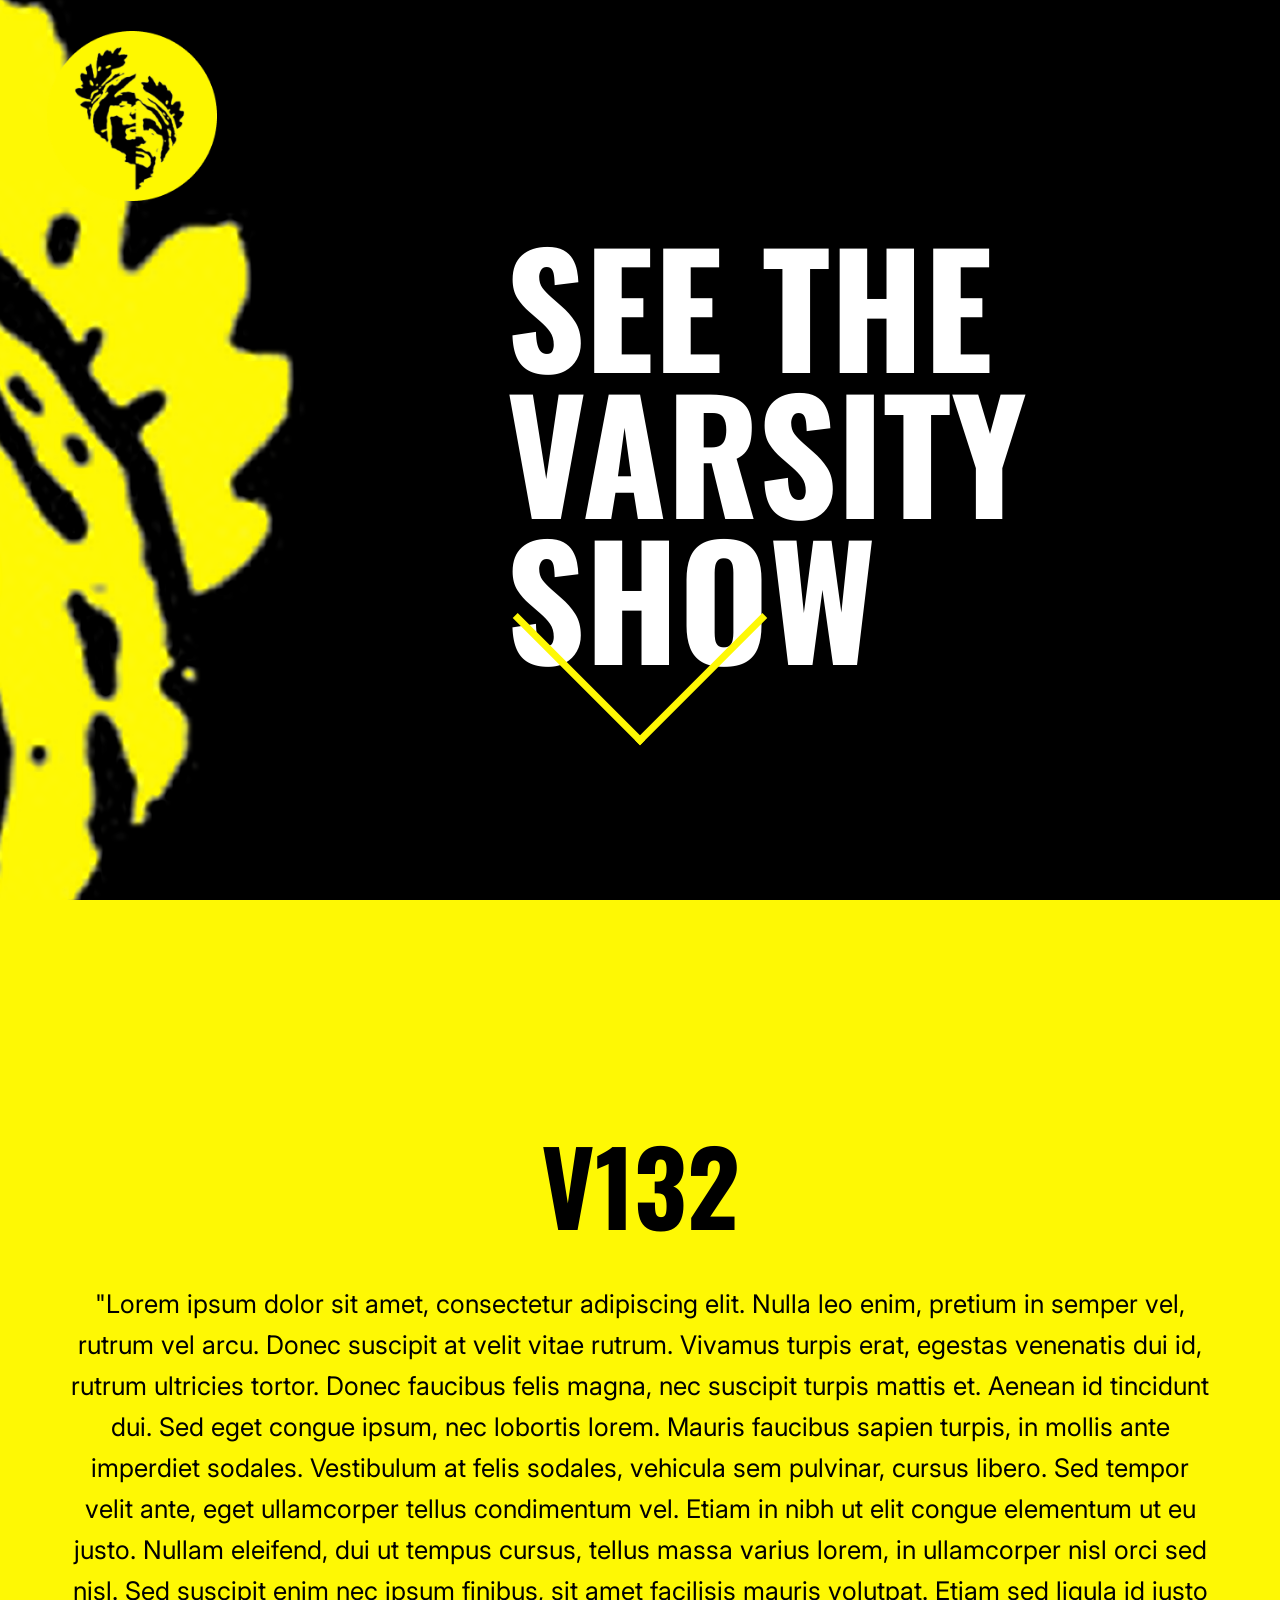
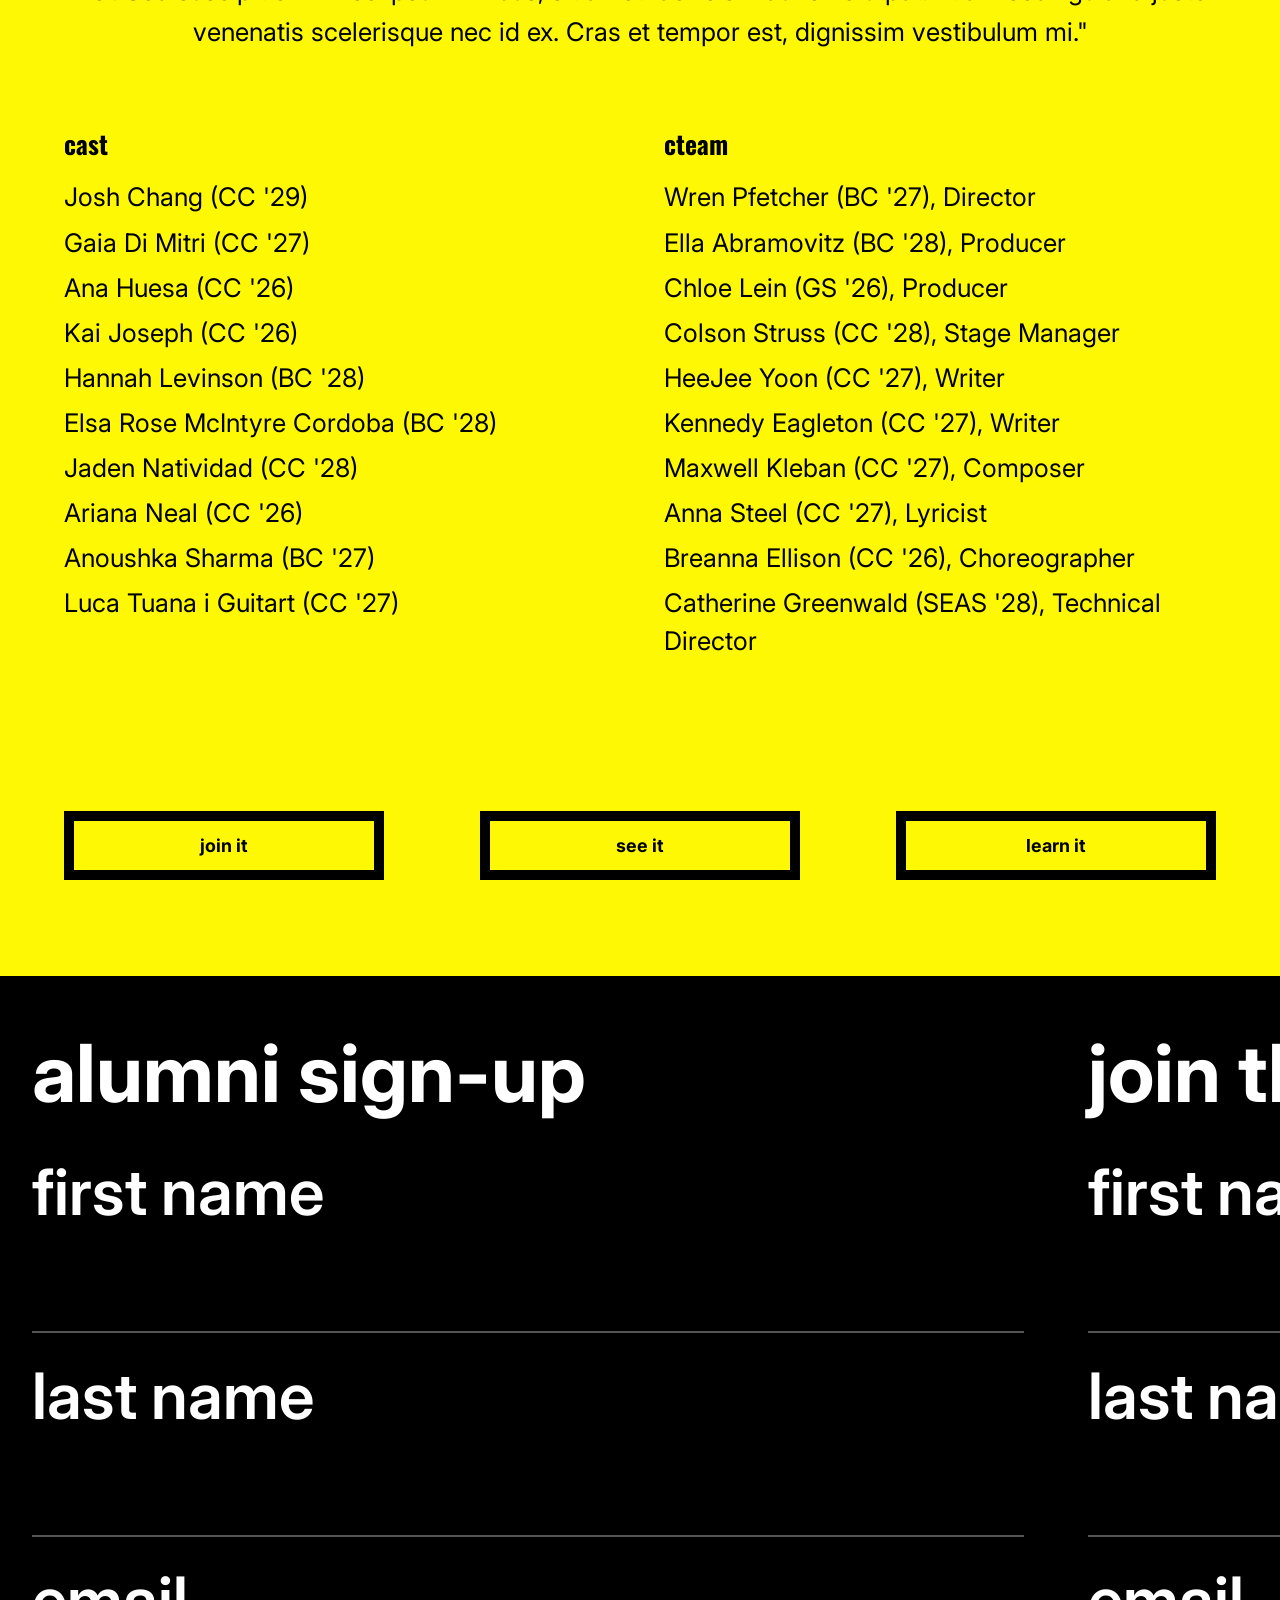
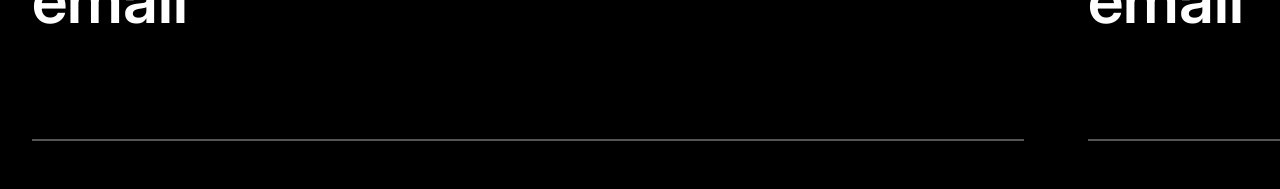
==== site/index.html @ 964cbbd2 "first commit" ====
<!DOCTYPE html>
<html lang="en">
<head>
  <meta charset="UTF-8">
  <meta name="viewport" content="width=device-width, initial-scale=1.0">
  <title>The Varsity Show</title>
  <link rel="stylesheet" href="css/styles.css">
  <link rel="preconnect" href="https://fonts.googleapis.com">
  <link rel="preconnect" href="https://fonts.gstatic.com" crossorigin>
  <link href="https://fonts.googleapis.com/css2?family=Oswald:wght@400;700&family=Inter:wght@400;600;700&display=swap" rel="stylesheet">
</head>
<body>

  <!-- ============================================================
       HEADER

       LOGO SWITCHING: #TODO if necessary, fix this
       Change the "data-logo" attribute on <header> to switch logos:
         data-logo="1"  → logo1.png
         data-logo="2"  → logo2.png
         data-logo="3"  → logo3.png
       ============================================================ -->
  <header class="site-header" id="siteHeader" data-logo="1">
    <div class="header-inner">

      <div class="header-logo">
        <a href="/" class="logo-link logo-link--1">
          <img src="assets/logo-1.png" alt="The Varsity Show" class="logo-img">
        </a>
        <a href="/" class="logo-link logo-link--2">
          <img src="assets/logo-2.png" alt="The Varsity Show" class="logo-img">
        </a>
        <a href="/" class="logo-link logo-link--3">
          <img src="assets/logo-3.png" alt="The Varsity Show" class="logo-img">
        </a>
      </div>

      <nav class="header-nav">
        <a href="#past" class="nav-link">past</a>
        <a href="#present" class="nav-link">present</a>
        <a href="#future" class="nav-link">future</a>
      </nav>

      <div class="header-social">
        <a href="#" class="social-link" aria-label="Facebook">
          <svg width="20" height="20" viewBox="0 0 24 24" fill="currentColor"><path d="M18 2h-3a5 5 0 00-5 5v3H7v4h3v8h4v-8h3l1-4h-4V7a1 1 0 011-1h3z"/></svg>
        </a>
        <a href="#" class="social-link" aria-label="Twitter">
          <svg width="20" height="20" viewBox="0 0 24 24" fill="currentColor"><path d="M23 3a10.9 10.9 0 01-3.14 1.53 4.48 4.48 0 00-7.86 3v1A10.66 10.66 0 013 4s-4 9 5 13a11.64 11.64 0 01-7 2c9 5 20 0 20-11.5a4.5 4.5 0 00-.08-.83A7.72 7.72 0 0023 3z"/></svg>
        </a>
        <a href="#" class="social-link" aria-label="Instagram">
          <svg width="20" height="20" viewBox="0 0 24 24" fill="none" stroke="currentColor" stroke-width="2" stroke-linecap="round" stroke-linejoin="round"><rect x="2" y="2" width="20" height="20" rx="5" ry="5"/><path d="M16 11.37A4 4 0 1112.63 8 4 4 0 0116 11.37z"/><line x1="17.5" y1="6.5" x2="17.51" y2="6.5"/></svg>
        </a>
      </div>

    </div>
  </header>


  <section class="screen screen--hero" id="hero">

    <div class="hero-heads" id="heroHeads">
      <img src="assets/yellow-alma-only.png" alt="" class="head-img">
      <img src="assets/yellow-alma-only.png" alt="" class="head-img">
      <img src="assets/yellow-alma-only.png" alt="" class="head-img">
      <img src="assets/yellow-alma-only.png" alt="" class="head-img">
    </div>

    <div class="hero-text-track" id="heroTextTrack">
      <h1 class="hero-title" id="heroTitle">SEE THE<br>VARSITY SHOW</h1>
    </div>

    <div class="hero-bubble" id="heroBubble">
      <img src="assets/bubble.png" alt="The Varsity Show emblem" class="bubble-img">
    </div>

    <a href="/#present" class="scroll-cue" id="scrollCue" aria-label="Scroll to current production section">
      <span class="scroll-cue-arrow"></span>
    </a>

  </section>

  <section class="screen screen--production" id="present">
    <div class="production-inner">

      <h2 class="production-title">V132</h2>

      <p class="production-description">
        "Lorem ipsum dolor sit amet, consectetur adipiscing elit. Nulla leo enim, pretium in semper vel, rutrum vel arcu. Donec suscipit at velit vitae rutrum. Vivamus turpis erat, egestas venenatis dui id, rutrum ultricies tortor. Donec faucibus felis magna, nec suscipit turpis mattis et. Aenean id tincidunt dui. Sed eget congue ipsum, nec lobortis lorem. Mauris faucibus sapien turpis, in mollis ante imperdiet sodales. Vestibulum at felis sodales, vehicula sem pulvinar, cursus libero. Sed tempor velit ante, eget ullamcorper tellus condimentum vel. Etiam in nibh ut elit congue elementum ut eu justo. Nullam eleifend, dui ut tempus cursus, tellus massa varius lorem, in ullamcorper nisl orci sed nisl. Sed suscipit enim nec ipsum finibus, sit amet facilisis mauris volutpat. Etiam sed ligula id justo venenatis scelerisque nec id ex. Cras et tempor est, dignissim vestibulum mi."
      </p>

      <div class="production-credits">
        <div class="credits-column">
          <h3 class="credits-title">cast</h3>
          <ul class="credits-list">
            <li>Josh Chang (CC '29)</li>
            <li>Gaia Di Mitri (CC '27)</li>
            <li>Ana Huesa (CC '26)</li>
            <li>Kai Joseph (CC '26)</li>
            <li>Hannah Levinson (BC '28)</li>
            <li>Elsa Rose McIntyre Cordoba (BC '28)</li>
            <li>Jaden Natividad (CC '28)</li>
            <li>Ariana Neal (CC '26)</li>
            <li>Anoushka Sharma (BC '27)</li>
            <li>Luca Tuana i Guitart (CC '27)</li>
          </ul>
        </div>

        <div class="credits-column">
          <h3 class="credits-title">cteam</h3>
          <ul class="credits-list">
            <li>Wren Pfetcher (BC '27), Director</li>
            <li>Ella Abramovitz (BC '28), Producer</li>
            <li>Chloe Lein (GS '26), Producer</li>
            <li>Colson Struss (CC '28), Stage Manager</li>
            <li>HeeJee Yoon (CC '27), Writer</li>
            <li>Kennedy Eagleton (CC '27), Writer</li>
            <li>Maxwell Kleban (CC '27), Composer</li>
            <li>Anna Steel (CC '27), Lyricist</li>
            <li>Breanna Ellison (CC '26), Choreographer</li>
            <li>Catherine Greenwald (SEAS '28), Technical Director</li>
          </ul>
        </div>
      </div>

      <div class="production-buttons">
        <a href="#join" class="btn btn--outline">join it</a>
        <a href="#see" class="btn btn--outline">see it</a>
        <a href="#learn" class="btn btn--outline">learn it</a>
      </div>

    </div>
  </section>

  <footer class="site-footer" id="footer">
    <div class="footer-inner">

      <div class="footer-forms">

        <div class="footer-form-group">
          <h3 class="footer-form-title">alumni sign-up</h3>
          <form class="footer-form" data-form="alumni">
            <label class="form-label">
              first name
              <input type="text" name="first_name" class="form-input" autocomplete="given-name">
            </label>
            <label class="form-label">
              last name
              <input type="text" name="last_name" class="form-input" autocomplete="family-name">
            </label>
            <label class="form-label">
              email
              <input type="email" name="email" class="form-input" autocomplete="email">
            </label>
          </form>
        </div>

        <div class="footer-form-group">
          <h3 class="footer-form-title">join the listserv</h3>
          <form class="footer-form" data-form="listserv">
            <label class="form-label">
              first name
              <input type="text" name="first_name" class="form-input" autocomplete="given-name">
            </label>
            <label class="form-label">
              last name
              <input type="text" name="last_name" class="form-input" autocomplete="family-name">
            </label>
            <label class="form-label">
              email
              <input type="email" name="email" class="form-input" autocomplete="email">
            </label>
          </form>
        </div>

      </div>

      <div class="footer-asset">
        <img src="assets/footer-asset.png" alt="" class="footer-asset-img">
      </div>

    </div>
  </footer>

  <script src="js/main.js"></script>
</body>
</html>
---- site/css/styles.css ----
/* ==========================================================================
   1. RESET & BASE
   ========================================================================== */

*, *::before, *::after {
  margin: 0;
  padding: 0;
  box-sizing: border-box;
}

html {
  scroll-behavior: smooth;
}

body {
  background: #000;
  color: #fff;
  font-family: 'Inter', sans-serif;
  overflow-x: hidden;
}

img {
  display: block;
}

a {
  color: inherit;
  text-decoration: none;
}


/* ==========================================================================
   2. TYPOGRAPHY #TODO: make this cleaner and more consistent
   ========================================================================== */

.hero-title {
  font-family: 'Oswald', sans-serif;
  font-weight: 700;
  font-size: clamp(4rem, 12vw, 35rem);
  line-height: 0.95;
  text-transform: uppercase;
  color: #fff;
}

.production-title {
  margin-top: 7rem;
  font-family: 'Oswald', sans-serif;
  font-weight: 700;
  font-size: clamp(3rem, 8vw, 40rem);
  text-align: center;
  color: #000;
}

.production-description {
  font-size: clamp(1.25rem, 2vw, 3.8rem);
  line-height: 1.6;
  text-align: center;
  color: #000;
  width: 100%;
  max-width: 4400px;
  margin: 0 auto;
}


/* ==========================================================================
   3. HEADER #TODO: make this cleaner and more consistent, all this spacing is sooo ugly and messy
   ========================================================================== */

.site-header {
  position: fixed;
  top: 0;
  left: 0;
  right: 0;
  z-index: 100;
  background: #000;
  border-bottom: 1px solid #222;
  transform: translateY(-100%);
  opacity: 0;
  transition: transform 0.4s ease, opacity 0.4s ease;
}

.site-header.is-visible {
  transform: translateY(0);
  opacity: 1;
}

.header-inner {
  display: flex;
  align-items: center;
  justify-content: space-between;
  padding: 0.5rem 3rem;
}

.header-nav {
  display: flex;
  gap: 20rem;
  margin-left: 180rem;
}

.nav-link {
  font-family: 'Inter', sans-serif;
  font-weight: 600;
  font-size: 4rem;
  letter-spacing: 0.02em;
  transition: color 0.2s;
}

.nav-link:hover {
  color: #FEF804;
}

.header-social {
  display: flex;
  gap: 4rem;
  align-items: center;
}

.social-link svg {
  width: 100px;
  height: 100px;
}

.social-link {
  color: #fff;
  transition: color 0.2s;
}

.social-link:hover {
  color: #FEF804;
}


/* ==========================================================================
   4. HEADER — LOGO SWITCHING
   To change the logo, set data-logo="1", "2", or "3" on <header>.
   ========================================================================== */

.logo-link {
  display: none;
}

.logo-img {
  height: auto;
  width: auto;
}

/* Logo 1 — left-aligned */
[data-logo="1"] .logo-link--1 { display: block; transform: scale(0.85); transform-origin: left center;}
[data-logo="1"] .header-inner { justify-content: space-between; }


/* #TODO if necessary, fix this */
/* Logo 2 — centered */
/* [data-logo="2"] .logo-link--2 {
  display: block;
  transform: scale(0.85);
  transform-origin: center;
}
[data-logo="2"] .logo-link--2 .logo-img {
  height: 200px;
  width: auto;
}
[data-logo="2"] .header-inner {
  flex-wrap: nowrap;
  gap: 1rem;
  transform: translateY(0.35rem);
}
[data-logo="2"] .header-logo {
  position: absolute;
  left: 50%;
  transform: translateX(-50%);
}
[data-logo="2"] .header-nav {
  margin-left: auto;
  margin-right: 2.5rem;
} */

/* Logo 3 — centered */
/* [data-logo="3"] .logo-link--3 {
  display: block;
  transform: scale(0.85);
  transform-origin: center;
}
[data-logo="3"] .logo-link--3 .logo-img {
  height: 200px;
  width: auto;
}
[data-logo="3"] .header-inner {
  justify-content: center;
  flex-wrap: nowrap;
  gap: 1rem;
  transform: translateY(0.35rem);
}
[data-logo="3"] .header-logo {
  position: absolute;
  left: 50%;
  transform: translateX(-50%);
}
[data-logo="3"] .header-nav {
  margin-left: auto;
  margin-right: 2.5rem;
} */


/* ==========================================================================
   5. SCREEN
   ========================================================================== */

.screen {
  min-height: 100vh;
  width: 100%;
  position: relative;
}


/* ==========================================================================
   6. SCREEN 1 — HERO
   ========================================================================== */

.screen--hero {
  background: #000;
  display: flex;
  align-items: center;
  justify-content: center;
  overflow: hidden;
  isolation: isolate;
  contain: layout paint;
}

.hero-heads {
  position: absolute;
  inset: 0;
  z-index: 1;
  display: flex;
  align-items: center;
  justify-content: center;
}

.head-img {
  margin-left: -15vw;
  flex-shrink: 0;
}

.head-img:first-child {
  margin-left: 0;
}

.hero-text-track {
  position: absolute;
  top: 0;
  right: 0;
  width: 61.5%;
  bottom: 0;
  z-index: 2;
  background: #000;
  display: flex;
  align-items: center;
  padding-left: 1vw;
  transform: translateY(-100%);
  transition: transform 1s cubic-bezier(0.22, 1, 0.36, 1);
}

.hero-bubble {
  position: absolute;
  z-index: 10;
  top: 1rem;
  left: 2rem;
  opacity: 0;
  transform: translateY(-80px) scale(0.6);
}

.bubble-img {
  transform: scale(0.85);
  transform-origin: center center;
}

.scroll-cue {
  position: absolute;
  left: 50%;
  bottom: 12rem;
  transform: translateX(-50%) translateY(10px);
  opacity: 0;
  z-index: 12;
  pointer-events: auto;
  cursor: pointer;
  transition: opacity 0.35s ease, transform 0.35s ease;
}

.scroll-cue.is-visible {
  opacity: 1;
  transform: translateX(-50%) translateY(0);
}

.scroll-cue-arrow {
  display: block;
  width: 180px;
  height: 180px;
  border-right: 7px solid #FEF804;
  border-bottom: 7px solid #FEF804;
  transform: rotate(45deg);
}


/* ==========================================================================
   7. SCREEN 1 — HERO ANIMATIONS
   ========================================================================== */

.hero-text-track.is-visible {
  transform: translateY(0);
}

.hero-bubble.is-visible {
  opacity: 1;
  transform: translateY(0) scale(1);
  transition: opacity 0.4s ease,
              transform 0.8s cubic-bezier(0.34, 1.56, 0.64, 1);
}


/* ==========================================================================
   8. SCREEN 2 — CURRENT PRODUCTION 
   ========================================================================== */

.screen--production {
  background: #FEF804;
  display: flex;
  align-items: flex-start;
  justify-content: center;
  width: 100%;
  padding: 6rem 4rem;
}

.production-inner {
  max-width: none;
  width: 100%;
  margin: 0 auto;
  display: flex;
  flex-direction: column;
  gap: 1.5rem;
}

/* #TODO: fix for mobile */
.production-buttons {
  display: flex;
  justify-content: space-evenly;
  gap: 6rem;
  margin: 8rem auto 0;
  width: 100%;
  max-width: 4400px;
}

.btn {
  display: inline-block;
  padding: 0.9rem 1.8rem;
  font-family: 'Inter', sans-serif;
  font-weight: 700;
  font-size: clamp(1.1rem, 1.4vw, 6rem);
  text-align: center;
  cursor: pointer;
  transition: background 0.2s, color 0.2s;
}

.btn--outline {
  border: 10px solid #000;
  background: transparent;
  color: #000;
  flex: 1;
  min-width: 0;
}

.btn--outline:hover {
  background: #000;
  color: #FEF804;
}

.production-credits {
  width: 100%;
  max-width: 4400px;
  margin: 3rem auto 0;
  display: grid;
  grid-template-columns: 1fr 1fr;
  gap: 3rem;
  text-align: left;
}

.credits-column {
  color: #000;
}

.credits-title {
  font-family: 'Oswald', sans-serif;
  font-size: clamp(1.6rem, 2vw, 6rem);
  text-transform: lowercase;
  margin-bottom: 1rem;
}

.credits-list {
  list-style: none;
  display: flex;
  flex-direction: column;
  gap: 0.5rem;
  font-size: clamp(1.25rem, 2vw, 3.8rem);
  line-height: 1.45;
}


/* ==========================================================================
   9. FOOTER
   ========================================================================== */

.site-footer {
  background: #000;
  color: #fff;
  position: relative;
  overflow: hidden;
}

.footer-inner {
  max-width: 5500px;
  margin: 0 auto;
  display: flex;
  justify-content: space-between;
  align-items: stretch;
}

.footer-forms {
  display: flex;
  gap: 4rem;
  padding: 3rem 2rem;
  text-align: left;
}

.footer-form-title {
  font-family: 'Inter', sans-serif;
  font-weight: 700;
  font-size: 5rem;
  margin-bottom: 2rem;
}

.footer-form {
  display: flex;
  flex-direction: column;
  gap: 1.5rem;
}

.form-label {
  display: flex;
  flex-direction: column;
  font-size: 4rem;
  font-weight: 600;
  gap: 0.5rem;
}

.form-input {
  background: transparent;
  border: none;
  border-bottom: 2px solid #555;
  color: #fff;
  font-family: 'Inter', sans-serif;
  font-size: 4rem;
  padding: 0.5rem 0;
  outline: none;
  min-width: 400px;
  transition: border-color 0.2s;
}

.form-input:focus {
  border-bottom-color: #FEF804;
}

.footer-asset {
  flex-shrink: 0;
  display: flex;
  align-items: stretch;
}

.footer-asset-img {
  opacity: 0.5;
  height: 100%;
  width: auto;
  object-fit: cover;
}


/* ==========================================================================
   10. UTILITY / RESPONSIVE #TODO: make this cleaner and more consistent... unsure how mobile is.....
   ========================================================================== */

@media (max-width: 768px) {

  .production-buttons {
    flex-direction: column;
    /* width: 100%; */
    max-width: 4400px;
    /* gap: 2rem;   */
    margin: 2rem auto 0;
  }

  .btn--outline {
    border: 2px solid #000;
  }

  .footer-inner {
    flex-direction: column;
    align-items: flex-start;
  }

  .footer-forms {
    flex-direction: column;
    gap: 2rem;
  }

  .footer-asset {
    align-self: flex-end;
  }

  .header-inner {
    padding: 0.5rem 1rem;
  }

  [data-logo="2"] .header-inner,
  [data-logo="3"] .header-inner {
    transform: translateY(0.2rem);
  }

  .header-nav {
    gap: 1rem;
  }
}
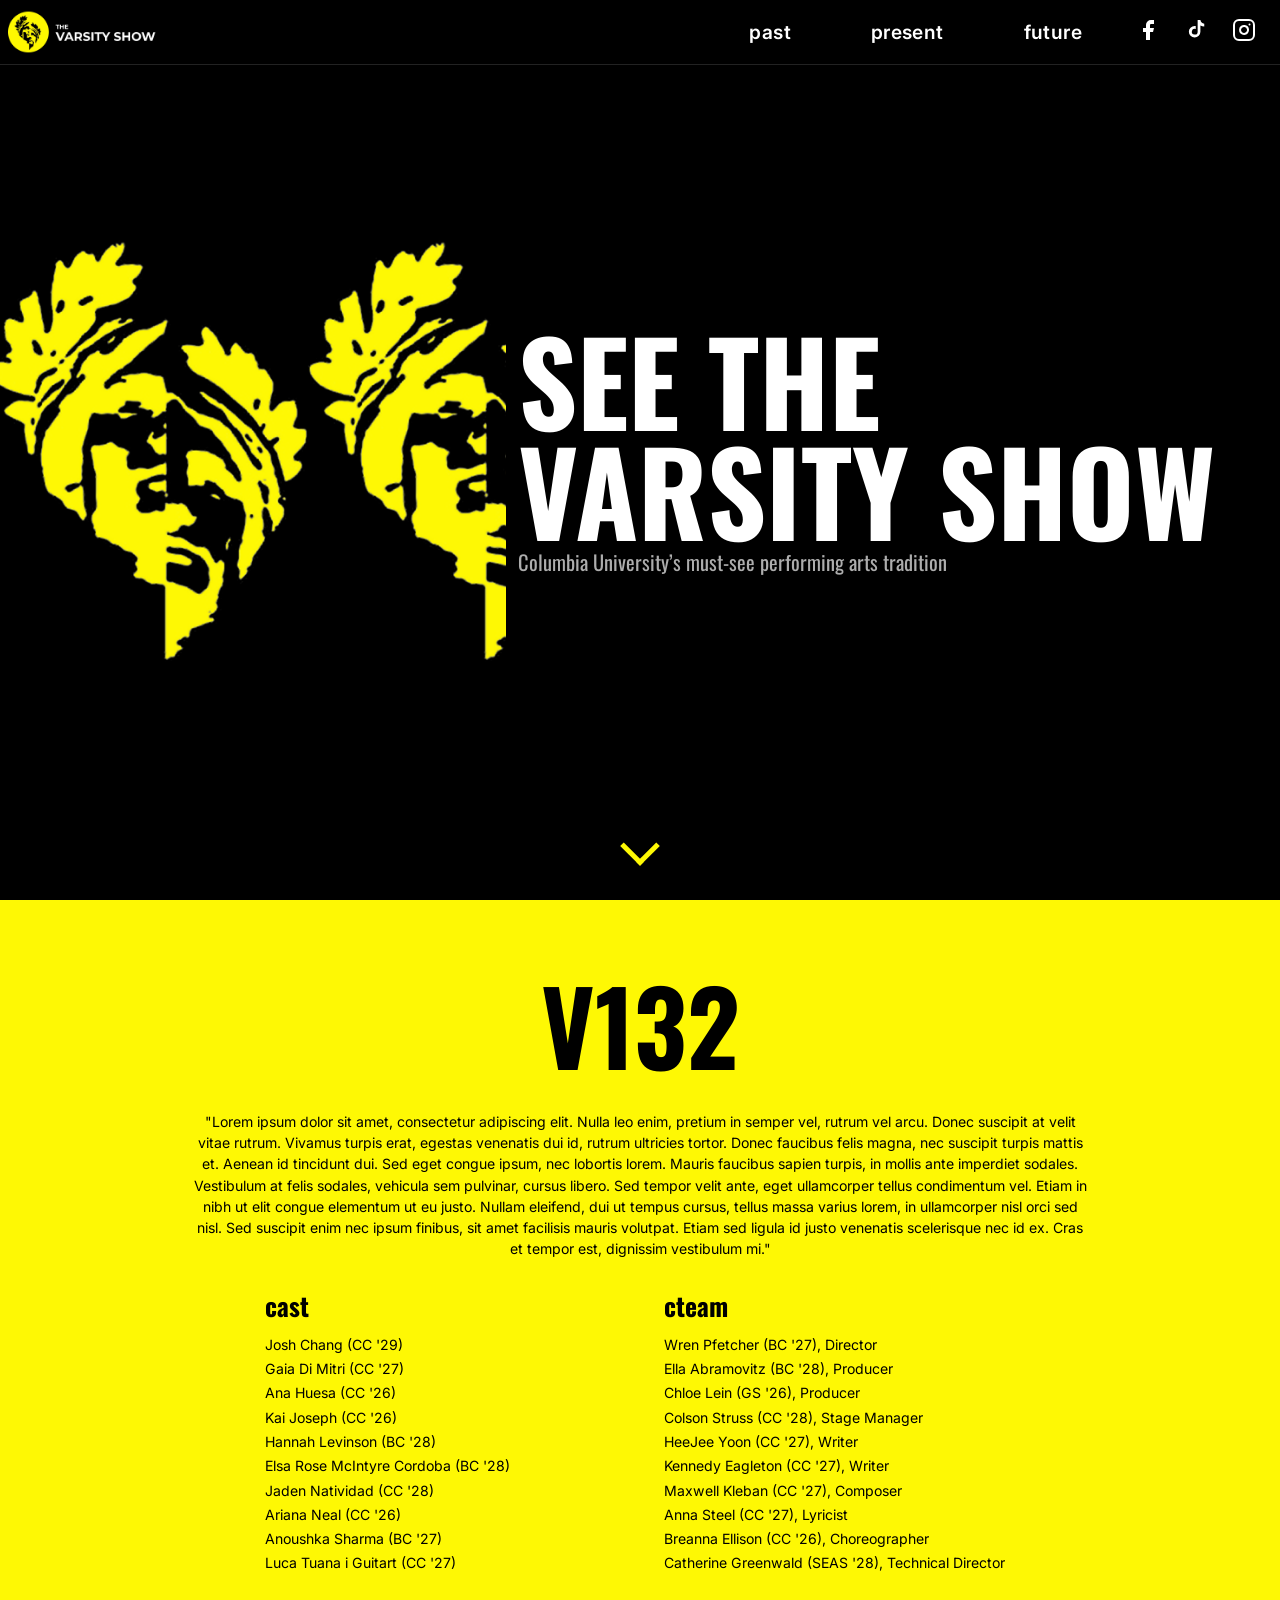
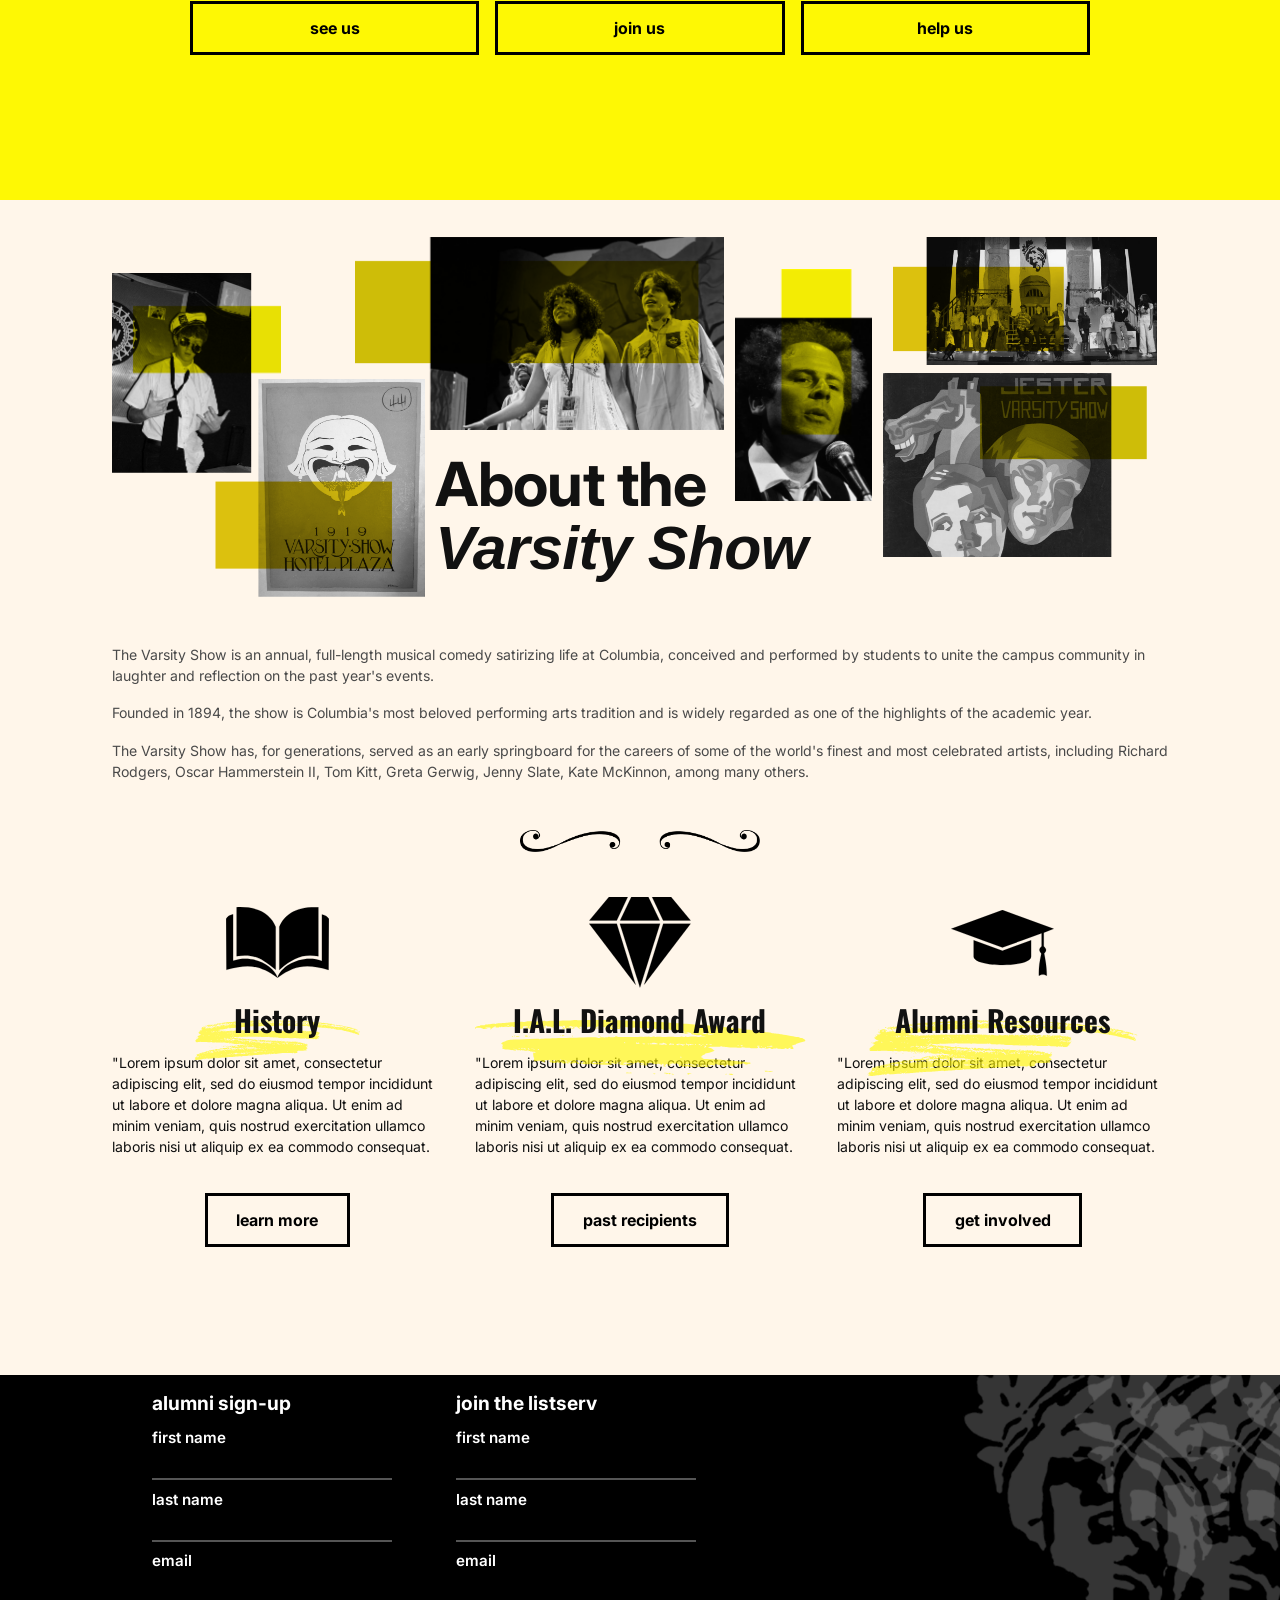
==== commit 217eabb7: "updated landing page" ====
--- a/site/index.html
+++ b/site/index.html
@@ -24,13 +24,13 @@
     <div class="header-inner">
 
       <div class="header-logo">
-        <a href="/" class="logo-link logo-link--1">
+        <a href="./" class="logo-link logo-link--1">
           <img src="assets/logo-1.png" alt="The Varsity Show" class="logo-img">
         </a>
-        <a href="/" class="logo-link logo-link--2">
+        <a href="./" class="logo-link logo-link--2">
           <img src="assets/logo-2.png" alt="The Varsity Show" class="logo-img">
         </a>
-        <a href="/" class="logo-link logo-link--3">
+        <a href="./" class="logo-link logo-link--3">
           <img src="assets/logo-3.png" alt="The Varsity Show" class="logo-img">
         </a>
       </div>
@@ -42,13 +42,13 @@
       </nav>
 
       <div class="header-social">
-        <a href="#" class="social-link" aria-label="Facebook">
+        <a href="https://www.facebook.com/VarsityShow/" class="social-link" aria-label="Facebook" target="_blank" rel="noopener noreferrer">
           <svg width="20" height="20" viewBox="0 0 24 24" fill="currentColor"><path d="M18 2h-3a5 5 0 00-5 5v3H7v4h3v8h4v-8h3l1-4h-4V7a1 1 0 011-1h3z"/></svg>
         </a>
-        <a href="#" class="social-link" aria-label="Twitter">
-          <svg width="20" height="20" viewBox="0 0 24 24" fill="currentColor"><path d="M23 3a10.9 10.9 0 01-3.14 1.53 4.48 4.48 0 00-7.86 3v1A10.66 10.66 0 013 4s-4 9 5 13a11.64 11.64 0 01-7 2c9 5 20 0 20-11.5a4.5 4.5 0 00-.08-.83A7.72 7.72 0 0023 3z"/></svg>
-        </a>
-        <a href="#" class="social-link" aria-label="Instagram">
+        <a href="https://www.tiktok.com/@thevarsityshow" class="social-link" aria-label="TikTok" target="_blank" rel="noopener noreferrer">
+          <svg width="20" height="20" viewBox="0 0 24 24" fill="currentColor"><path d="M13.75 2h2.65a4.7 4.7 0 003.85 3.82v2.68a7.5 7.5 0 01-3.85-1.08v6.35a5.77 5.77 0 11-5.77-5.77c.37 0 .74.04 1.1.11v2.86a2.9 2.9 0 10 1.92 2.73V2z"/></svg>
+        </a>
+        <a href="https://www.instagram.com/thevarsityshow" class="social-link" aria-label="Instagram" target="_blank" rel="noopener noreferrer">
           <svg width="20" height="20" viewBox="0 0 24 24" fill="none" stroke="currentColor" stroke-width="2" stroke-linecap="round" stroke-linejoin="round"><rect x="2" y="2" width="20" height="20" rx="5" ry="5"/><path d="M16 11.37A4 4 0 1112.63 8 4 4 0 0116 11.37z"/><line x1="17.5" y1="6.5" x2="17.51" y2="6.5"/></svg>
         </a>
       </div>
@@ -58,8 +58,8 @@
 
 
   <section class="screen screen--hero" id="hero">
-
-    <div class="hero-heads" id="heroHeads">
+    <!-- TODO: replace asset with better (vectorized?) image -->
+    <div class="hero-heads" id="heroHeads"> 
       <img src="assets/yellow-alma-only.png" alt="" class="head-img">
       <img src="assets/yellow-alma-only.png" alt="" class="head-img">
       <img src="assets/yellow-alma-only.png" alt="" class="head-img">
@@ -68,13 +68,14 @@
 
     <div class="hero-text-track" id="heroTextTrack">
       <h1 class="hero-title" id="heroTitle">SEE THE<br>VARSITY SHOW</h1>
+      <h2 class="hero-subtitle" id="heroSubtitle">Columbia University’s must-see performing arts tradition</h2>
     </div>
 
     <div class="hero-bubble" id="heroBubble">
       <img src="assets/bubble.png" alt="The Varsity Show emblem" class="bubble-img">
     </div>
 
-    <a href="/#present" class="scroll-cue" id="scrollCue" aria-label="Scroll to current production section">
+    <a href="#present" class="scroll-cue" id="scrollCue" aria-label="Scroll to current production section">
       <span class="scroll-cue-arrow"></span>
     </a>
 
@@ -124,11 +125,66 @@
       </div>
 
       <div class="production-buttons">
-        <a href="#join" class="btn btn--outline">join it</a>
-        <a href="#see" class="btn btn--outline">see it</a>
-        <a href="#learn" class="btn btn--outline">learn it</a>
-      </div>
-
+        <a href="#join" class="btn btn--outline">see us</a>
+        <a href="#see" class="btn btn--outline">join us</a>
+        <a href="https://securepay.cuit.columbia.edu/payment/pub/v132/" class="btn btn--outline">help us</a>
+      </div>
+
+    </div>
+  </section>
+
+  <section class="screen screen--legacy" id="future">
+    <div class="legacy-panel legacy-panel--about">
+
+      <div class="legacy-about-inner">
+        <div class="about-collage" aria-hidden="true">
+          <img src="assets/zach.png" alt="" class="collage-photo collage-photo--1">
+          <img src="assets/2-people.png" alt="" class="collage-photo collage-photo--2">
+          <img src="assets/art-garfunk.png" alt="" class="collage-photo collage-photo--3">
+          <img src="assets/group-photo.png" alt="" class="collage-photo collage-photo--4">
+          <img src="assets/poster%201.png" alt="" class="collage-photo collage-photo--5">
+          <img src="assets/poster%202.png" alt="" class="collage-photo collage-photo--6">
+        </div>
+
+        <h2 class="legacy-about-title">About the<br><em>Varsity Show</em></h2>
+
+        <div class="legacy-about-copy">
+          <p>The Varsity Show is an annual, full-length musical comedy satirizing life at Columbia, conceived and performed by students to unite the campus community in laughter and reflection on the past year's events.</p>
+          <p>Founded in 1894, the show is Columbia's most beloved performing arts tradition and is widely regarded as one of the highlights of the academic year.</p>
+          <p>The Varsity Show has, for generations, served as an early springboard for the careers of some of the world's finest and most celebrated artists, including Richard Rodgers, Oscar Hammerstein II, Tom Kitt, Greta Gerwig, Jenny Slate, Kate McKinnon, among many others.</p>
+        </div>
+      </div>
+    </div>
+
+    <div class="legacy-panel legacy-panel--pillars">
+      <!-- #TODO: find a better design for the gate divider based off columbia gate -->
+      <!-- <img src="assets/gate-motif.png" alt="" class="gate-divider"> -->
+      <img src="assets/divider.png" alt="" class="divider">
+      <div class="pillars-grid">
+        <article class="pillar-card">
+          <img src="assets/book.svg" alt="" class="pillar-icon">
+          <img src="assets/scribble-1.svg" alt="" class="pillar-scribble pillar-scribble--1">
+          <h3 class="pillar-title">History</h3>
+          <p class="pillar-text">"Lorem ipsum dolor sit amet, consectetur adipiscing elit, sed do eiusmod tempor incididunt ut labore et dolore magna aliqua. Ut enim ad minim veniam, quis nostrud exercitation ullamco laboris nisi ut aliquip ex ea commodo consequat.</p>
+          <a href="#" class="btn btn--outline">learn more</a>
+        </article>
+
+        <article class="pillar-card">
+          <img src="assets/diamond.svg" alt="" class="pillar-icon">
+          <img src="assets/scribble-2.svg" alt="" class="pillar-scribble pillar-scribble--2">
+          <h3 class="pillar-title">I.A.L. Diamond Award</h3>
+          <p class="pillar-text">"Lorem ipsum dolor sit amet, consectetur adipiscing elit, sed do eiusmod tempor incididunt ut labore et dolore magna aliqua. Ut enim ad minim veniam, quis nostrud exercitation ullamco laboris nisi ut aliquip ex ea commodo consequat.</p>
+          <a href="#" class="btn btn--outline">past recipients</a>
+        </article>
+
+        <article class="pillar-card">
+          <img src="assets/cap.svg" alt="" class="pillar-icon">
+          <img src="assets/scribble-3.svg" alt="" class="pillar-scribble pillar-scribble--3">
+          <h3 class="pillar-title">Alumni Resources</h3>
+          <p class="pillar-text">"Lorem ipsum dolor sit amet, consectetur adipiscing elit, sed do eiusmod tempor incididunt ut labore et dolore magna aliqua. Ut enim ad minim veniam, quis nostrud exercitation ullamco laboris nisi ut aliquip ex ea commodo consequat.</p>
+          <a href="#" class="btn btn--outline">get involved</a>
+        </article>
+      </div>
     </div>
   </section>
 
--- a/site/css/styles.css
+++ b/site/css/styles.css
@@ -10,6 +10,9 @@
 
 html {
   scroll-behavior: smooth;
+  --site-pad-x: 7rem;
+  --text-body: clamp(0.85rem, 1.1vw, 1.05rem);
+  --text-body-lh: 1.5;
 }
 
 body {
@@ -36,28 +39,39 @@
 .hero-title {
   font-family: 'Oswald', sans-serif;
   font-weight: 700;
-  font-size: clamp(4rem, 12vw, 35rem);
+  font-size: clamp(3rem, 9vw, 20rem);
   line-height: 0.95;
   text-transform: uppercase;
   color: #fff;
 }
 
+.hero-subtitle {
+  font-family: 'Oswald', sans-serif;
+  font-weight: 400;
+  font-size: clamp(0.9rem, 1.6vw, 1.5rem);
+  line-height: 1.2;
+  text-transform: none;
+  white-space: nowrap;
+  color: #adadad;
+}
+
 .production-title {
-  margin-top: 7rem;
+  margin-top: -3rem;
   font-family: 'Oswald', sans-serif;
   font-weight: 700;
-  font-size: clamp(3rem, 8vw, 40rem);
+  font-size: clamp(3rem, 8vw, 7rem);
   text-align: center;
   color: #000;
 }
 
 .production-description {
-  font-size: clamp(1.25rem, 2vw, 3.8rem);
-  line-height: 1.6;
+  font-size: var(--text-body);
+  line-height: var(--text-body-lh);
+  font-weight: 400;
   text-align: center;
   color: #000;
   width: 100%;
-  max-width: 4400px;
+  max-width: 900px;
   margin: 0 auto;
 }
 
@@ -88,19 +102,19 @@
   display: flex;
   align-items: center;
   justify-content: space-between;
-  padding: 0.5rem 3rem;
+  padding: 0.5rem;
 }
 
 .header-nav {
   display: flex;
-  gap: 20rem;
-  margin-left: 180rem;
+  gap: 5rem;
+  margin-left: 30rem;
 }
 
 .nav-link {
   font-family: 'Inter', sans-serif;
   font-weight: 600;
-  font-size: 4rem;
+  font-size: 1.2rem;
   letter-spacing: 0.02em;
   transition: color 0.2s;
 }
@@ -111,13 +125,14 @@
 
 .header-social {
   display: flex;
-  gap: 4rem;
+  gap: 1.5rem;
   align-items: center;
+  margin-right: 1rem;
 }
 
 .social-link svg {
-  width: 100px;
-  height: 100px;
+  width: 24px;
+  height: 24px;
 }
 
 .social-link {
@@ -142,6 +157,7 @@
 .logo-img {
   height: auto;
   width: auto;
+  max-height: 48px;
 }
 
 /* Logo 1 — left-aligned */
@@ -237,7 +253,8 @@
 }
 
 .head-img {
-  margin-left: -15vw;
+  width: min(38vw, 500px);
+  margin-left: -13vw;
   flex-shrink: 0;
 }
 
@@ -249,12 +266,15 @@
   position: absolute;
   top: 0;
   right: 0;
-  width: 61.5%;
+  width: 60.5%;
   bottom: 0;
   z-index: 2;
   background: #000;
   display: flex;
-  align-items: center;
+  flex-direction: column;
+  align-items: flex-start;
+  justify-content: center;
+  gap: 0.4rem;
   padding-left: 1vw;
   transform: translateY(-100%);
   transition: transform 1s cubic-bezier(0.22, 1, 0.36, 1);
@@ -263,21 +283,21 @@
 .hero-bubble {
   position: absolute;
   z-index: 10;
-  top: 1rem;
-  left: 2rem;
+  top: 0.8rem;
+  left: 1rem;
   opacity: 0;
   transform: translateY(-80px) scale(0.6);
 }
 
 .bubble-img {
-  transform: scale(0.85);
-  transform-origin: center center;
+  width: min(5vw, 50px);
+  height: auto;
 }
 
 .scroll-cue {
   position: absolute;
   left: 50%;
-  bottom: 12rem;
+  bottom: 2.5rem;
   transform: translateX(-50%) translateY(10px);
   opacity: 0;
   z-index: 12;
@@ -293,10 +313,10 @@
 
 .scroll-cue-arrow {
   display: block;
-  width: 180px;
-  height: 180px;
-  border-right: 7px solid #FEF804;
-  border-bottom: 7px solid #FEF804;
+  width: 28px;
+  height: 28px;
+  border-right: 5px solid #FEF804;
+  border-bottom: 5px solid #FEF804;
   transform: rotate(45deg);
 }
 
@@ -327,7 +347,7 @@
   align-items: flex-start;
   justify-content: center;
   width: 100%;
-  padding: 6rem 4rem;
+  padding: 6rem var(--site-pad-x);
 }
 
 .production-inner {
@@ -336,17 +356,17 @@
   margin: 0 auto;
   display: flex;
   flex-direction: column;
-  gap: 1.5rem;
+  gap: 0.7rem;
 }
 
 /* #TODO: fix for mobile */
 .production-buttons {
   display: flex;
   justify-content: space-evenly;
-  gap: 6rem;
-  margin: 8rem auto 0;
-  width: 100%;
-  max-width: 4400px;
+  gap: 1rem;
+  margin: 1rem auto 0;
+  width: 100%;
+  max-width: 900px;
 }
 
 .btn {
@@ -354,14 +374,14 @@
   padding: 0.9rem 1.8rem;
   font-family: 'Inter', sans-serif;
   font-weight: 700;
-  font-size: clamp(1.1rem, 1.4vw, 6rem);
+  font-size: clamp(1rem, 1.2vw, 1.4rem);
   text-align: center;
   cursor: pointer;
   transition: background 0.2s, color 0.2s;
 }
 
 .btn--outline {
-  border: 10px solid #000;
+  border: 3px solid #000;
   background: transparent;
   color: #000;
   flex: 1;
@@ -375,8 +395,8 @@
 
 .production-credits {
   width: 100%;
-  max-width: 4400px;
-  margin: 3rem auto 0;
+  max-width: 750px;
+  margin: 1rem auto 0;
   display: grid;
   grid-template-columns: 1fr 1fr;
   gap: 3rem;
@@ -388,24 +408,231 @@
 }
 
 .credits-title {
-  font-family: 'Oswald', sans-serif;
-  font-size: clamp(1.6rem, 2vw, 6rem);
+  font-family: 'Oswald', sans-serif; 
+  font-size: clamp(1.4rem, 2vw, 2rem);
   text-transform: lowercase;
-  margin-bottom: 1rem;
+  margin-bottom: 0.6rem;
 }
 
 .credits-list {
   list-style: none;
   display: flex;
   flex-direction: column;
-  gap: 0.5rem;
-  font-size: clamp(1.25rem, 2vw, 3.8rem);
-  line-height: 1.45;
-}
-
-
-/* ==========================================================================
-   9. FOOTER
+  gap: 0.2rem;
+  font-size: var(--text-body);
+  line-height: var(--text-body-lh);
+  font-weight: 400;
+}
+
+
+/* ==========================================================================
+   9. SCREEN 3 — LEGACY / ABOUT + PILLARS
+   ========================================================================== */
+
+.screen--legacy {
+  min-height: auto;
+  background: #FFF6EA;
+  color: #111;
+}
+
+.legacy-panel {
+  width: 100%;
+}
+
+.legacy-about-inner {
+  width: min(1280px, 100%);
+  margin: 0 auto;
+  padding: 2.3rem var(--site-pad-x) 2rem;
+}
+
+.about-collage {
+  position: relative;
+  width: 100%;
+  height: clamp(220px, 33vw, 400px);
+  margin: 0 auto 0.5rem;
+  overflow: hidden;
+}
+
+.collage-photo {
+  position: absolute;
+  object-fit: cover;
+}
+
+.collage-photo--1 {
+  left: 0%;
+  top: 9%;
+  width: 16%;
+}
+
+.collage-photo--2 {
+  left: 23%;
+  top: 0;
+  width: 35%;
+}
+
+.collage-photo--3 {
+  left: 59%;
+  top: 8%;
+  width: 13%;
+}
+
+.collage-photo--4 {
+  right: 1%;
+  top: 0%;
+  width: 25%;
+}
+
+.collage-photo--5 {
+  left: 8.1%;
+  bottom: 10%;
+  width: 21.5%;
+}
+
+.collage-photo--6 {
+  right: 2%;
+  bottom: 20%;
+  width: 25%;
+}
+
+.legacy-about-title {
+  font-family: 'Inter', sans-serif;
+  font-size: clamp(2rem, 5vw, 3.8rem);
+  line-height: 1.04;
+  letter-spacing: -0.01em;
+  margin-top: -12rem;
+  margin-bottom: 4rem;
+  margin-left: 20.2rem;
+}
+
+.legacy-about-title em {
+  font-style: italic;
+}
+
+.legacy-about-copy {
+  max-width: 1160px;
+  margin-bottom: 2rem;
+}
+
+.legacy-about-copy p {
+  font-size: var(--text-body);
+  color: #4A4A4A;
+  line-height: var(--text-body-lh);
+  font-weight: 400;
+  margin-bottom: 1rem;
+}
+
+.legacy-about-copy p:last-child {
+  margin-bottom: 0;
+}
+
+.legacy-panel--pillars {
+  padding-top: 4rem;
+  padding-bottom: 8rem;
+  /* background:
+    linear-gradient(to bottom, #f3dfc1 0%, rgba(243,223,193,0.85) 25%, rgba(243,223,193,0.4) 50%, transparent 70%),
+    url('../assets/cross-gates.png') center 30% / cover no-repeat; */
+}
+
+.legacy-brandbar--mid {
+  margin-bottom: 2rem;
+}
+
+/* .gate-divider {
+  display: block;
+  width: 15rem;
+  height: auto;
+  margin: -10rem auto -3rem;
+  clip-path: inset(25% 0 30% 0);
+} */
+
+.divider {
+  display: block;
+  width: 15rem;
+  height: auto;
+  margin: -5rem auto 2.5rem;
+}
+
+.pillars-grid {
+  width: min(1280px, 100%);
+  margin: 0 auto;
+  padding: 0 var(--site-pad-x);
+  display: grid;
+  grid-template-columns: repeat(3, minmax(0, 1fr));
+  gap: 2rem;
+}
+
+.pillar-card {
+  position: relative;
+  display: flex;
+  flex-direction: column;
+  align-items: center;
+  text-align: center;
+}
+
+.pillar-icon {
+  width: clamp(100px, 8vw, 130px);
+  height: clamp(100px, 8vw, 130px);
+  object-fit: contain;
+  margin-bottom: 0.6rem;
+}
+
+.pillar-scribble {
+  position: absolute;
+  width: 50%;
+  height: auto;
+  top: 8rem;
+  left: 50%;
+  transform: translateX(-50%);
+}
+
+.pillar-scribble--1 {
+  width: 50%;
+}
+
+.pillar-scribble--2 {
+  width: 100%;
+  /* max-height: 2.5rem; */
+  object-fit: fill;
+}
+
+.pillar-scribble--3 {
+  width: 100%;
+  max-height: 3.5rem;
+  object-fit: fill;
+}
+
+.pillar-title {
+  position: relative;
+  z-index: 1;
+  font-family: 'Oswald', sans-serif;
+  font-weight: 700;
+  font-size: clamp(1.8rem, 2.3vw, 2.8rem);
+  line-height: 1.1;
+  margin-bottom: 1rem;
+}
+
+.pillar-text {
+  font-size: var(--text-body);
+  line-height: var(--text-body-lh);
+  font-weight: 400;
+  text-align: left;
+  max-width: 360px;
+  margin-bottom: 2.2rem;
+}
+
+.pillar-card .btn--outline {
+  margin-top: auto;
+  flex: none;
+}
+
+.screen--legacy .btn--outline:hover {
+  background: #000;
+  color: #ffe015;
+}
+
+
+/* ==========================================================================
+   10. FOOTER
    ========================================================================== */
 
 .site-footer {
@@ -413,42 +640,57 @@
   color: #fff;
   position: relative;
   overflow: hidden;
+  --footer-image-height: 236px;
 }
 
 .footer-inner {
-  max-width: 5500px;
+  max-width: 1200px;
   margin: 0 auto;
   display: flex;
   justify-content: space-between;
+  align-items: flex-start;
+  min-height: var(--footer-image-height);
+  height: auto;
+}
+
+.footer-forms {
+  display: flex;
+  gap: 4rem;
+  padding: 1rem var(--site-pad-x);
+  text-align: left;
+  height: auto;
   align-items: stretch;
 }
 
-.footer-forms {
-  display: flex;
-  gap: 4rem;
-  padding: 3rem 2rem;
-  text-align: left;
+.footer-form-group {
+  display: flex;
+  flex-direction: column;
+  justify-content: flex-start;
+  min-height: 0;
 }
 
 .footer-form-title {
   font-family: 'Inter', sans-serif;
   font-weight: 700;
-  font-size: 5rem;
-  margin-bottom: 2rem;
+  font-size: 1.2rem;
+  margin-bottom: 0.8rem;
 }
 
 .footer-form {
   display: flex;
   flex-direction: column;
-  gap: 1.5rem;
+  gap: 0.6rem;
+  flex: 1;
+  justify-content: flex-start;
+  min-height: 0;
 }
 
 .form-label {
   display: flex;
   flex-direction: column;
-  font-size: 4rem;
+  font-size: 0.95rem;
   font-weight: 600;
-  gap: 0.5rem;
+  gap: 0.25rem;
 }
 
 .form-input {
@@ -457,10 +699,10 @@
   border-bottom: 2px solid #555;
   color: #fff;
   font-family: 'Inter', sans-serif;
-  font-size: 4rem;
-  padding: 0.5rem 0;
+  font-size: 0.95rem;
+  padding: 0.25rem 0;
   outline: none;
-  min-width: 400px;
+  min-width: 180px;
   transition: border-color 0.2s;
 }
 
@@ -471,51 +713,99 @@
 .footer-asset {
   flex-shrink: 0;
   display: flex;
-  align-items: stretch;
+  align-items: flex-start;
+  height: auto;
+  transform: translateX(9.5rem);
 }
 
 .footer-asset-img {
   opacity: 0.5;
-  height: 100%;
+  height: var(--footer-image-height);
   width: auto;
-  object-fit: cover;
-}
-
-
-/* ==========================================================================
-   10. UTILITY / RESPONSIVE #TODO: make this cleaner and more consistent... unsure how mobile is.....
+  max-height: none;
+  object-fit: contain;
+  object-position: right top;
+}
+
+
+/* ==========================================================================
+   11. UTILITY / RESPONSIVE #TODO: make this cleaner and more consistent... unsure how mobile is.....
    ========================================================================== */
 
 @media (max-width: 768px) {
+
+  html {
+    --site-pad-x: 1.75rem;
+  }
 
   .production-buttons {
     flex-direction: column;
-    /* width: 100%; */
-    max-width: 4400px;
-    /* gap: 2rem;   */
+    width: 100%;
+    max-width: 320px;
+    gap: 0.75rem;
     margin: 2rem auto 0;
   }
 
   .btn--outline {
     border: 2px solid #000;
+  }
+
+  .legacy-about-inner {
+    padding: 1.5rem var(--site-pad-x) 1.5rem;
+  }
+
+  .legacy-about-title {
+    margin-bottom: 0.75rem;
+  }
+
+  .legacy-about-copy p {
+    margin-bottom: 0.75rem;
+  }
+
+  .legacy-brandbar--mid {
+    margin-bottom: 1rem;
+  }
+
+  .pillars-grid {
+    grid-template-columns: 1fr;
+    gap: 2.2rem;
+    padding: 0 var(--site-pad-x);
+  }
+
+  .pillar-text {
+    text-align: center;
+    margin-bottom: 1.2rem;
   }
 
   .footer-inner {
     flex-direction: column;
     align-items: flex-start;
+    height: auto;
   }
 
   .footer-forms {
     flex-direction: column;
     gap: 2rem;
+    height: auto;
+  }
+
+  .footer-form {
+    justify-content: flex-start;
   }
 
   .footer-asset {
     align-self: flex-end;
+    height: auto;
+    transform: translateX(0);
+  }
+
+  .footer-asset-img {
+    height: auto;
+    max-height: 180px;
   }
 
   .header-inner {
-    padding: 0.5rem 1rem;
+    padding: 0.5rem;
   }
 
   [data-logo="2"] .header-inner,
